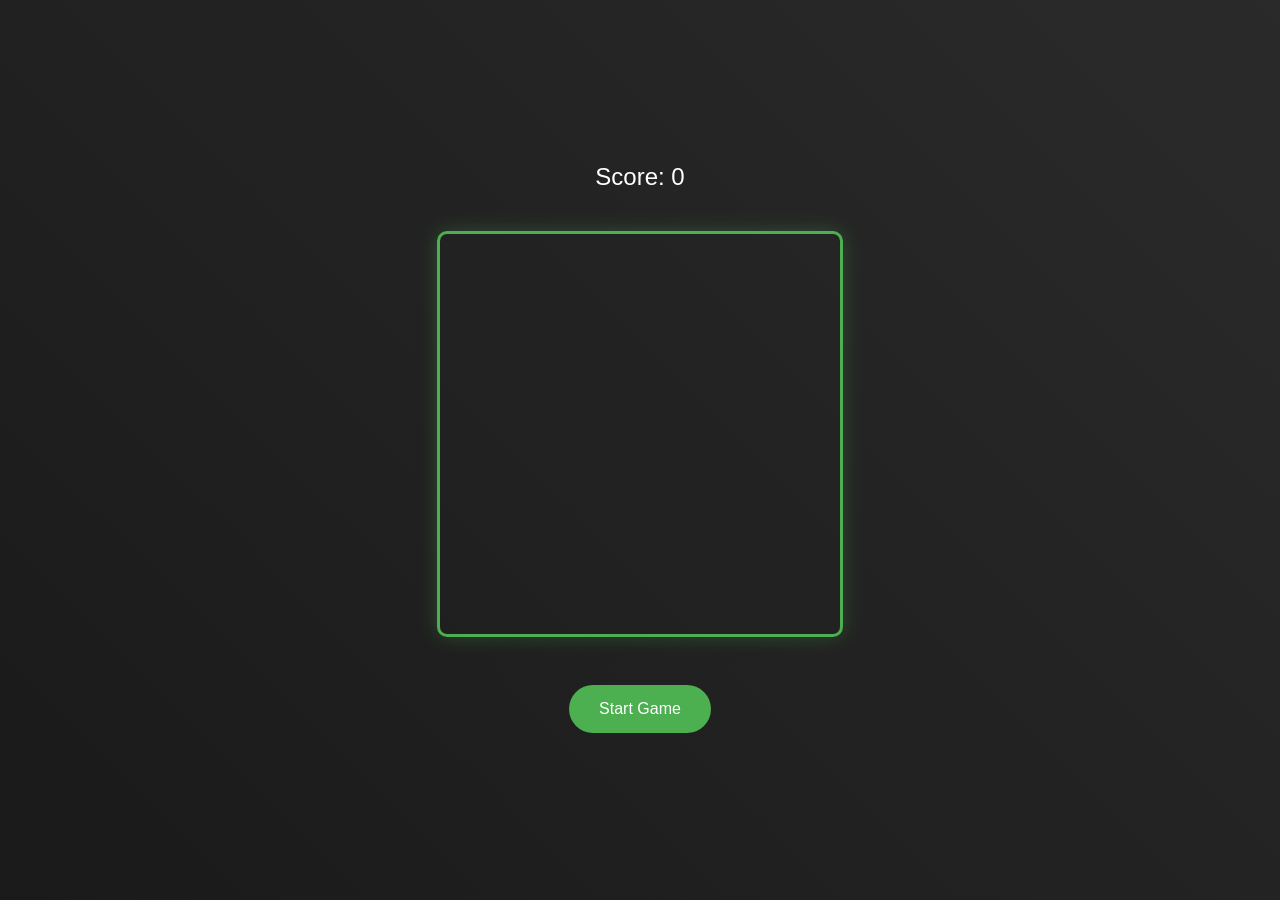
==== index.html @ 54616503 "snake game" ====
<!DOCTYPE html>
<html lang="en">
<head>
    <meta charset="UTF-8">
    <meta name="viewport" content="width=device-width, initial-scale=1.0">
    <title>Snake Game</title>
    <style>
        body {
            display: flex;
            flex-direction: column;
            align-items: center;
            justify-content: center;
            min-height: 100vh;
            margin: 0;
            background: linear-gradient(45deg, #1a1a1a, #2a2a2a);
            font-family: Arial, sans-serif;
            color: white;
        }

        #game-container {
            position: relative;
            margin: 20px;
        }

        canvas {
            border: 3px solid #4CAF50;
            border-radius: 10px;
            box-shadow: 0 0 20px rgba(76, 175, 80, 0.3);
        }

        #score-container {
            text-align: center;
            font-size: 24px;
            margin-bottom: 20px;
        }

        #controls {
            margin-top: 20px;
            text-align: center;
        }

        .btn {
            background-color: #4CAF50;
            border: none;
            color: white;
            padding: 15px 30px;
            text-align: center;
            text-decoration: none;
            display: inline-block;
            font-size: 16px;
            margin: 4px 2px;
            cursor: pointer;
            border-radius: 25px;
            transition: background-color 0.3s;
        }

        .btn:hover {
            background-color: #45a049;
        }

        #game-over {
            display: none;
            position: absolute;
            top: 50%;
            left: 50%;
            transform: translate(-50%, -50%);
            background-color: rgba(0, 0, 0, 0.8);
            padding: 20px;
            border-radius: 10px;
            text-align: center;
        }
    </style>
</head>
<body>
    <div id="score-container">
        Score: <span id="score">0</span>
    </div>
    <div id="game-container">
        <canvas id="gameCanvas" width="400" height="400"></canvas>
        <div id="game-over">
            <h2>Game Over!</h2>
            <p>Final Score: <span id="final-score">0</span></p>
            <button class="btn" onclick="restartGame()">Play Again</button>
        </div>
    </div>
    <div id="controls">
        <button class="btn" onclick="startGame()">Start Game</button>
    </div>

    <script>
        const canvas = document.getElementById('gameCanvas');
        const ctx = canvas.getContext('2d');
        const gridSize = 20;
        const tileCount = canvas.width / gridSize;
        
        let snake = [];
        let food = {};
        let dx = 1;
        let dy = 0;
        let score = 0;
        let gameStarted = false;
        let gameOver = false;

        function startGame() {
            if (!gameStarted) {
                gameStarted = true;
                snake = [{x: 10, y: 10}];
                food = generateFood();
                score = 0;
                document.getElementById('score').textContent = score;
                document.getElementById('game-over').style.display = 'none';
                gameLoop();
            }
        }

        function generateFood() {
            let newFood;
            do {
                newFood = {
                    x: Math.floor(Math.random() * tileCount),
                    y: Math.floor(Math.random() * tileCount)
                };
            } while (snake.some(segment => segment.x === newFood.x && segment.y === newFood.y));
            return newFood;
        }

        function drawGame() {
            // Clear canvas
            ctx.fillStyle = '#1a1a1a';
            ctx.fillRect(0, 0, canvas.width, canvas.height);

            // Draw snake
            snake.forEach((segment, index) => {
                ctx.fillStyle = index === 0 ? '#4CAF50' : '#45a049';
                ctx.fillRect(segment.x * gridSize, segment.y * gridSize, gridSize - 2, gridSize - 2);
            });

            // Draw food
            ctx.fillStyle = '#ff4444';
            ctx.beginPath();
            ctx.arc(food.x * gridSize + gridSize/2, food.y * gridSize + gridSize/2, gridSize/2 - 2, 0, Math.PI * 2);
            ctx.fill();
        }

        function moveSnake() {
            if (!gameStarted || gameOver) return;

            const head = {x: snake[0].x + dx, y: snake[0].y + dy};

            // Wall collision
            if (head.x < 0) head.x = tileCount - 1;
            if (head.x >= tileCount) head.x = 0;
            if (head.y < 0) head.y = tileCount - 1;
            if (head.y >= tileCount) head.y = 0;

            // Self collision
            if (snake.some(segment => segment.x === head.x && segment.y === head.y)) {
                handleGameOver();
                return;
            }

            snake.unshift(head);

            // Food collision
            if (head.x === food.x && head.y === food.y) {
                score += 10;
                document.getElementById('score').textContent = score;
                food = generateFood();
            } else {
                snake.pop();
            }
        }

        function handleGameOver() {
            gameOver = true;
            gameStarted = false;
            document.getElementById('final-score').textContent = score;
            document.getElementById('game-over').style.display = 'block';
        }

        function restartGame() {
            gameOver = false;
            startGame();
        }

        function gameLoop() {
            if (!gameOver) {
                moveSnake();
                drawGame();
                setTimeout(gameLoop, 100);
            }
        }

        document.addEventListener('keydown', (event) => {
            if (!gameStarted) return;
            
            switch(event.key) {
                case 'ArrowUp':
                    if (dy !== 1) { dx = 0; dy = -1; }
                    break;
                case 'ArrowDown':
                    if (dy !== -1) { dx = 0; dy = 1; }
                    break;
                case 'ArrowLeft':
                    if (dx !== 1) { dx = -1; dy = 0; }
                    break;
                case 'ArrowRight':
                    if (dx !== -1) { dx = 1; dy = 0; }
                    break;
            }
        });
    </script>
</body>
</html>
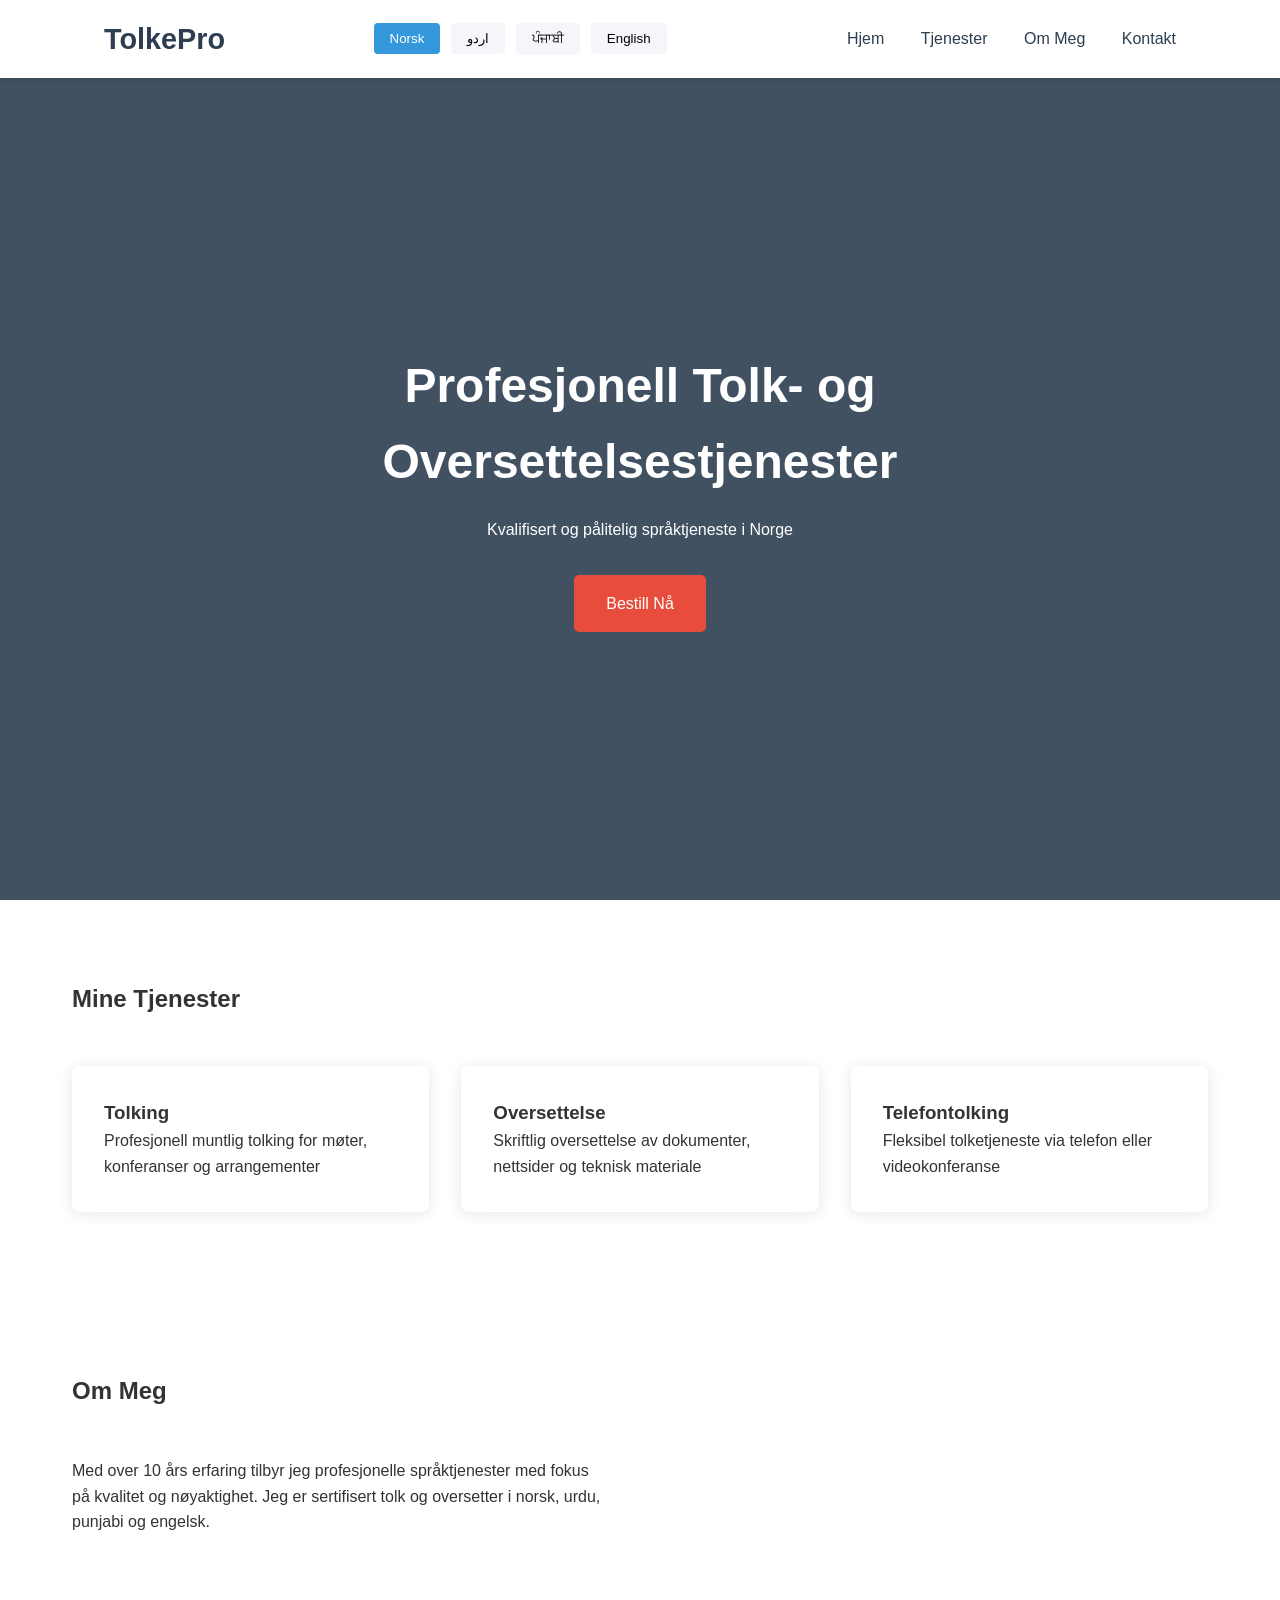
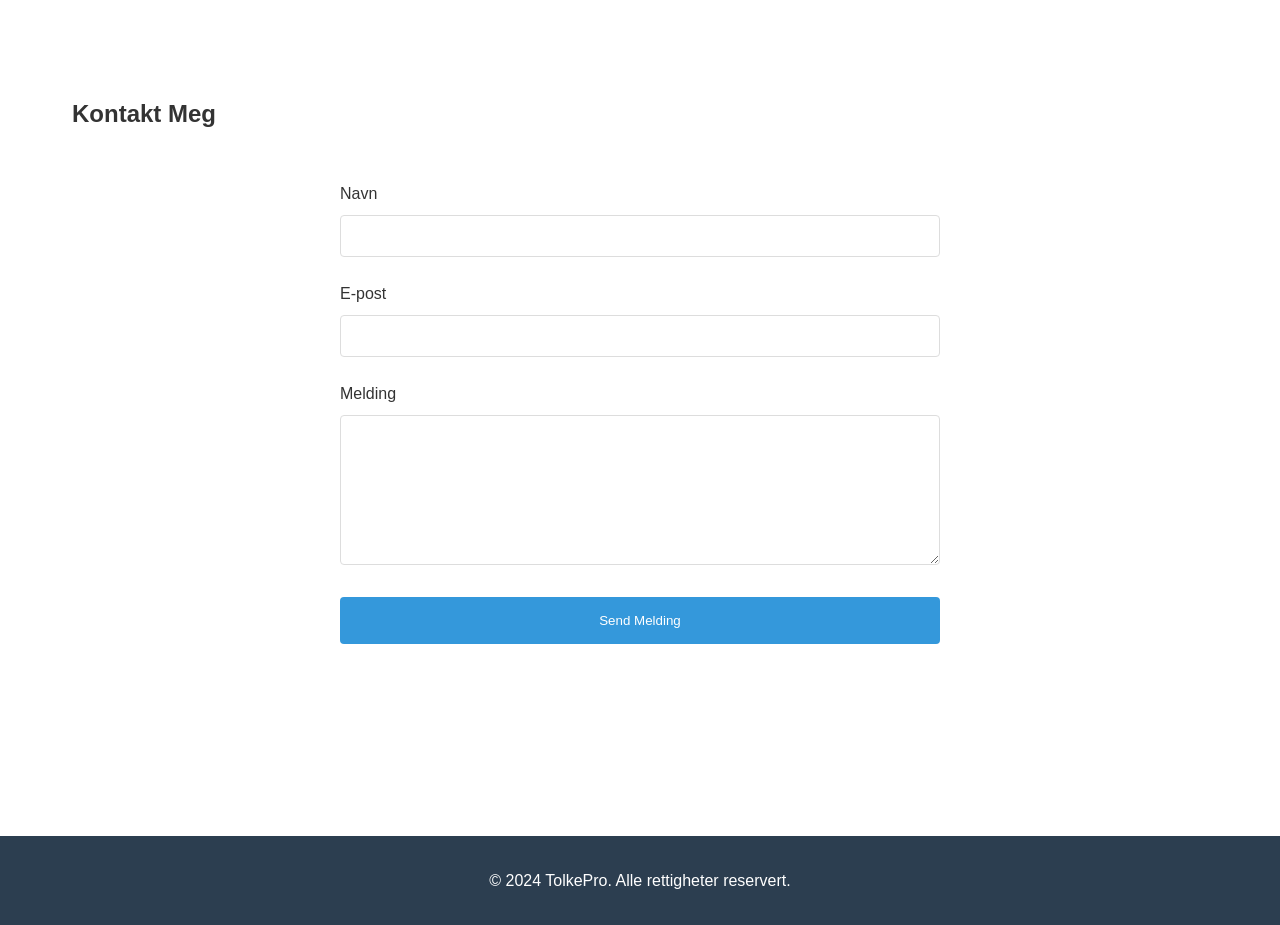
==== commit 3bd70f32: "Webside" ====
--- a/index.html
+++ b/index.html
@@ -1,214 +1,94 @@
 <!DOCTYPE html>
-<html lang="en">
+<html lang="no">
 <head>
     <meta charset="UTF-8">
     <meta name="viewport" content="width=device-width, initial-scale=1.0">
-    <title>Snake Game</title>
-    <style>
-        body {
-            display: flex;
-            flex-direction: column;
-            align-items: center;
-            justify-content: center;
-            min-height: 100vh;
-            margin: 0;
-            background: linear-gradient(45deg, #1a1a1a, #2a2a2a);
-            font-family: Arial, sans-serif;
-            color: white;
-        }
-
-        #game-container {
-            position: relative;
-            margin: 20px;
-        }
-
-        canvas {
-            border: 3px solid #4CAF50;
-            border-radius: 10px;
-            box-shadow: 0 0 20px rgba(76, 175, 80, 0.3);
-        }
-
-        #score-container {
-            text-align: center;
-            font-size: 24px;
-            margin-bottom: 20px;
-        }
-
-        #controls {
-            margin-top: 20px;
-            text-align: center;
-        }
-
-        .btn {
-            background-color: #4CAF50;
-            border: none;
-            color: white;
-            padding: 15px 30px;
-            text-align: center;
-            text-decoration: none;
-            display: inline-block;
-            font-size: 16px;
-            margin: 4px 2px;
-            cursor: pointer;
-            border-radius: 25px;
-            transition: background-color 0.3s;
-        }
-
-        .btn:hover {
-            background-color: #45a049;
-        }
-
-        #game-over {
-            display: none;
-            position: absolute;
-            top: 50%;
-            left: 50%;
-            transform: translate(-50%, -50%);
-            background-color: rgba(0, 0, 0, 0.8);
-            padding: 20px;
-            border-radius: 10px;
-            text-align: center;
-        }
-    </style>
+    <title>Tolketjenester - Profesjonell Tolk og Oversetter</title>
+    <link rel="stylesheet" href="styles.css">
+    <script src="translations.js" defer></script>
+    <script src="main.js" defer></script>
 </head>
 <body>
-    <div id="score-container">
-        Score: <span id="score">0</span>
-    </div>
-    <div id="game-container">
-        <canvas id="gameCanvas" width="400" height="400"></canvas>
-        <div id="game-over">
-            <h2>Game Over!</h2>
-            <p>Final Score: <span id="final-score">0</span></p>
-            <button class="btn" onclick="restartGame()">Play Again</button>
-        </div>
-    </div>
-    <div id="controls">
-        <button class="btn" onclick="startGame()">Start Game</button>
-    </div>
+    <header>
+        <nav>
+            <div class="logo">
+                <h1>TolkePro</h1>
+            </div>
+            <div class="language-selector">
+                <button onclick="changeLanguage('no')" class="active">Norsk</button>
+                <button onclick="changeLanguage('ur')">اردو</button>
+                <button onclick="changeLanguage('pa')">ਪੰਜਾਬੀ</button>
+                <button onclick="changeLanguage('en')">English</button>
+            </div>
+            <div class="nav-links">
+                <a href="#home" data-translate="nav-home">Hjem</a>
+                <a href="#services" data-translate="nav-services">Tjenester</a>
+                <a href="#about" data-translate="nav-about">Om Meg</a>
+                <a href="#contact" data-translate="nav-contact">Kontakt</a>
+            </div>
+        </nav>
+    </header>
 
-    <script>
-        const canvas = document.getElementById('gameCanvas');
-        const ctx = canvas.getContext('2d');
-        const gridSize = 20;
-        const tileCount = canvas.width / gridSize;
-        
-        let snake = [];
-        let food = {};
-        let dx = 1;
-        let dy = 0;
-        let score = 0;
-        let gameStarted = false;
-        let gameOver = false;
+    <main>
+        <section id="home" class="hero">
+            <div class="hero-content">
+                <h1 data-translate="hero-title">Profesjonell Tolk- og Oversettelsestjenester</h1>
+                <p data-translate="hero-subtitle">Kvalifisert og pålitelig språktjeneste i Norge</p>
+                <a href="#contact" class="cta-button" data-translate="hero-cta">Bestill Nå</a>
+            </div>
+        </section>
 
-        function startGame() {
-            if (!gameStarted) {
-                gameStarted = true;
-                snake = [{x: 10, y: 10}];
-                food = generateFood();
-                score = 0;
-                document.getElementById('score').textContent = score;
-                document.getElementById('game-over').style.display = 'none';
-                gameLoop();
-            }
-        }
+        <section id="services" class="services">
+            <h2 data-translate="services-title">Mine Tjenester</h2>
+            <div class="services-grid">
+                <div class="service-card">
+                    <h3 data-translate="service1-title">Tolking</h3>
+                    <p data-translate="service1-desc">Profesjonell muntlig tolking for møter, konferanser og arrangementer</p>
+                </div>
+                <div class="service-card">
+                    <h3 data-translate="service2-title">Oversettelse</h3>
+                    <p data-translate="service2-desc">Skriftlig oversettelse av dokumenter, nettsider og teknisk materiale</p>
+                </div>
+                <div class="service-card">
+                    <h3 data-translate="service3-title">Telefontolking</h3>
+                    <p data-translate="service3-desc">Fleksibel tolketjeneste via telefon eller videokonferanse</p>
+                </div>
+            </div>
+        </section>
 
-        function generateFood() {
-            let newFood;
-            do {
-                newFood = {
-                    x: Math.floor(Math.random() * tileCount),
-                    y: Math.floor(Math.random() * tileCount)
-                };
-            } while (snake.some(segment => segment.x === newFood.x && segment.y === newFood.y));
-            return newFood;
-        }
+        <section id="about" class="about">
+            <h2 data-translate="about-title">Om Meg</h2>
+            <div class="about-content">
+                <div class="about-text">
+                    <p data-translate="about-desc">Med over 10 års erfaring tilbyr jeg profesjonelle språktjenester med fokus på kvalitet og nøyaktighet. Jeg er sertifisert tol og oversetter i norsk, urdu, punjabi og engelsk.</p>
+                </div>
+            </div>
+        </section>
 
-        function drawGame() {
-            // Clear canvas
-            ctx.fillStyle = '#1a1a1a';
-            ctx.fillRect(0, 0, canvas.width, canvas.height);
+        <section id="contact" class="contact">
+            <h2 data-translate="contact-title">Kontakt Meg</h2>
+            <div class="contact-form">
+                <form id="contactForm">
+                    <div class="form-group">
+                        <label for="name" data-translate="contact-name">Navn</label>
+                        <input type="text" id="name" required>
+                    </div>
+                    <div class="form-group">
+                        <label for="email" data-translate="contact-email">E-post</label>
+                        <input type="email" id="email" required>
+                    </div>
+                    <div class="form-group">
+                        <label for="message" data-translate="contact-message">Melding</label>
+                        <textarea id="message" required></textarea>
+                    </div>
+                    <button type="submit" data-translate="contact-submit">Send Melding</button>
+                </form>
+            </div>
+        </section>
+    </main>
 
-            // Draw snake
-            snake.forEach((segment, index) => {
-                ctx.fillStyle = index === 0 ? '#4CAF50' : '#45a049';
-                ctx.fillRect(segment.x * gridSize, segment.y * gridSize, gridSize - 2, gridSize - 2);
-            });
-
-            // Draw food
-            ctx.fillStyle = '#ff4444';
-            ctx.beginPath();
-            ctx.arc(food.x * gridSize + gridSize/2, food.y * gridSize + gridSize/2, gridSize/2 - 2, 0, Math.PI * 2);
-            ctx.fill();
-        }
-
-        function moveSnake() {
-            if (!gameStarted || gameOver) return;
-
-            const head = {x: snake[0].x + dx, y: snake[0].y + dy};
-
-            // Wall collision
-            if (head.x < 0) head.x = tileCount - 1;
-            if (head.x >= tileCount) head.x = 0;
-            if (head.y < 0) head.y = tileCount - 1;
-            if (head.y >= tileCount) head.y = 0;
-
-            // Self collision
-            if (snake.some(segment => segment.x === head.x && segment.y === head.y)) {
-                handleGameOver();
-                return;
-            }
-
-            snake.unshift(head);
-
-            // Food collision
-            if (head.x === food.x && head.y === food.y) {
-                score += 10;
-                document.getElementById('score').textContent = score;
-                food = generateFood();
-            } else {
-                snake.pop();
-            }
-        }
-
-        function handleGameOver() {
-            gameOver = true;
-            gameStarted = false;
-            document.getElementById('final-score').textContent = score;
-            document.getElementById('game-over').style.display = 'block';
-        }
-
-        function restartGame() {
-            gameOver = false;
-            startGame();
-        }
-
-        function gameLoop() {
-            if (!gameOver) {
-                moveSnake();
-                drawGame();
-                setTimeout(gameLoop, 100);
-            }
-        }
-
-        document.addEventListener('keydown', (event) => {
-            if (!gameStarted) return;
-            
-            switch(event.key) {
-                case 'ArrowUp':
-                    if (dy !== 1) { dx = 0; dy = -1; }
-                    break;
-                case 'ArrowDown':
-                    if (dy !== -1) { dx = 0; dy = 1; }
-                    break;
-                case 'ArrowLeft':
-                    if (dx !== 1) { dx = -1; dy = 0; }
-                    break;
-                case 'ArrowRight':
-                    if (dx !== -1) { dx = 1; dy = 0; }
-                    break;
-            }
-        });
-    </script>
+    <footer>
+        <p data-translate="footer-text">&copy; 2024 TolkePro. Alle rettigheter reservert.</p>
+    </footer>
 </body>
 </html>
--- a/styles.css
+++ b/styles.css
@@ -0,0 +1,211 @@
+:root {
+    --primary-color: #2c3e50;
+    --secondary-color: #3498db;
+    --accent-color: #e74c3c;
+    --text-color: #333;
+    --light-bg: #f5f6fa;
+    --white: #ffffff;
+}
+
+* {
+    margin: 0;
+    padding: 0;
+    box-sizing: border-box;
+}
+
+body {
+    font-family: 'Segoe UI', Tahoma, Geneva, Verdana, sans-serif;
+    line-height: 1.6;
+    color: var(--text-color);
+}
+
+header {
+    background-color: var(--white);
+    box-shadow: 0 2px 5px rgba(0,0,0,0.1);
+    position: fixed;
+    width: 100%;
+    top: 0;
+    z-index: 1000;
+}
+
+nav {
+    display: flex;
+    justify-content: space-between;
+    align-items: center;
+    padding: 1rem 5%;
+    max-width: 1200px;
+    margin: 0 auto;
+}
+
+.logo h1 {
+    color: var(--primary-color);
+    font-size: 1.8rem;
+}
+
+.language-selector button {
+    padding: 0.5rem 1rem;
+    margin: 0 0.2rem;
+    border: none;
+    background: var(--light-bg);
+    cursor: pointer;
+    border-radius: 4px;
+    transition: all 0.3s ease;
+}
+
+.language-selector button.active {
+    background: var(--secondary-color);
+    color: var(--white);
+}
+
+.nav-links a {
+    color: var(--primary-color);
+    text-decoration: none;
+    margin-left: 2rem;
+    transition: color 0.3s ease;
+}
+
+.nav-links a:hover {
+    color: var(--secondary-color);
+}
+
+.hero {
+    height: 100vh;
+    background: linear-gradient(rgba(44, 62, 80, 0.9), rgba(44, 62, 80, 0.9)),
+                url('hero-bg.jpg') center/cover;
+    display: flex;
+    align-items: center;
+    justify-content: center;
+    text-align: center;
+    color: var(--white);
+    padding-top: 80px;
+}
+
+.hero-content {
+    max-width: 800px;
+    padding: 0 2rem;
+}
+
+.hero-content h1 {
+    font-size: 3rem;
+    margin-bottom: 1rem;
+}
+
+.cta-button {
+    display: inline-block;
+    padding: 1rem 2rem;
+    background: var(--accent-color);
+    color: var(--white);
+    text-decoration: none;
+    border-radius: 5px;
+    margin-top: 2rem;
+    transition: background 0.3s ease;
+}
+
+.cta-button:hover {
+    background: #c0392b;
+}
+
+.services, .about, .contact {
+    padding: 5rem 2rem;
+    max-width: 1200px;
+    margin: 0 auto;
+}
+
+.services-grid {
+    display: grid;
+    grid-template-columns: repeat(auto-fit, minmax(300px, 1fr));
+    gap: 2rem;
+    margin-top: 3rem;
+}
+
+.service-card {
+    background: var(--white);
+    padding: 2rem;
+    border-radius: 8px;
+    box-shadow: 0 2px 15px rgba(0,0,0,0.1);
+    transition: transform 0.3s ease;
+}
+
+.service-card:hover {
+    transform: translateY(-5px);
+}
+
+.about-content {
+    display: grid;
+    grid-template-columns: 1fr 1fr;
+    gap: 4rem;
+    align-items: center;
+    margin-top: 3rem;
+}
+
+.contact-form {
+    max-width: 600px;
+    margin: 3rem auto;
+}
+
+.form-group {
+    margin-bottom: 1.5rem;
+}
+
+.form-group label {
+    display: block;
+    margin-bottom: 0.5rem;
+}
+
+.form-group input,
+.form-group textarea {
+    width: 100%;
+    padding: 0.8rem;
+    border: 1px solid #ddd;
+    border-radius: 4px;
+}
+
+.form-group textarea {
+    height: 150px;
+}
+
+button[type="submit"] {
+    background: var(--secondary-color);
+    color: var(--white);
+    padding: 1rem 2rem;
+    border: none;
+    border-radius: 4px;
+    cursor: pointer;
+    width: 100%;
+    transition: background 0.3s ease;
+}
+
+button[type="submit"]:hover {
+    background: #2980b9;
+}
+
+footer {
+    background: var(--primary-color);
+    color: var(--white);
+    text-align: center;
+    padding: 2rem;
+    margin-top: 4rem;
+}
+
+@media (max-width: 768px) {
+    nav {
+        flex-direction: column;
+        padding: 1rem;
+    }
+
+    .nav-links {
+        margin-top: 1rem;
+    }
+
+    .nav-links a {
+        margin: 0 1rem;
+    }
+
+    .hero-content h1 {
+        font-size: 2rem;
+    }
+
+    .about-content {
+        grid-template-columns: 1fr;
+    }
+}
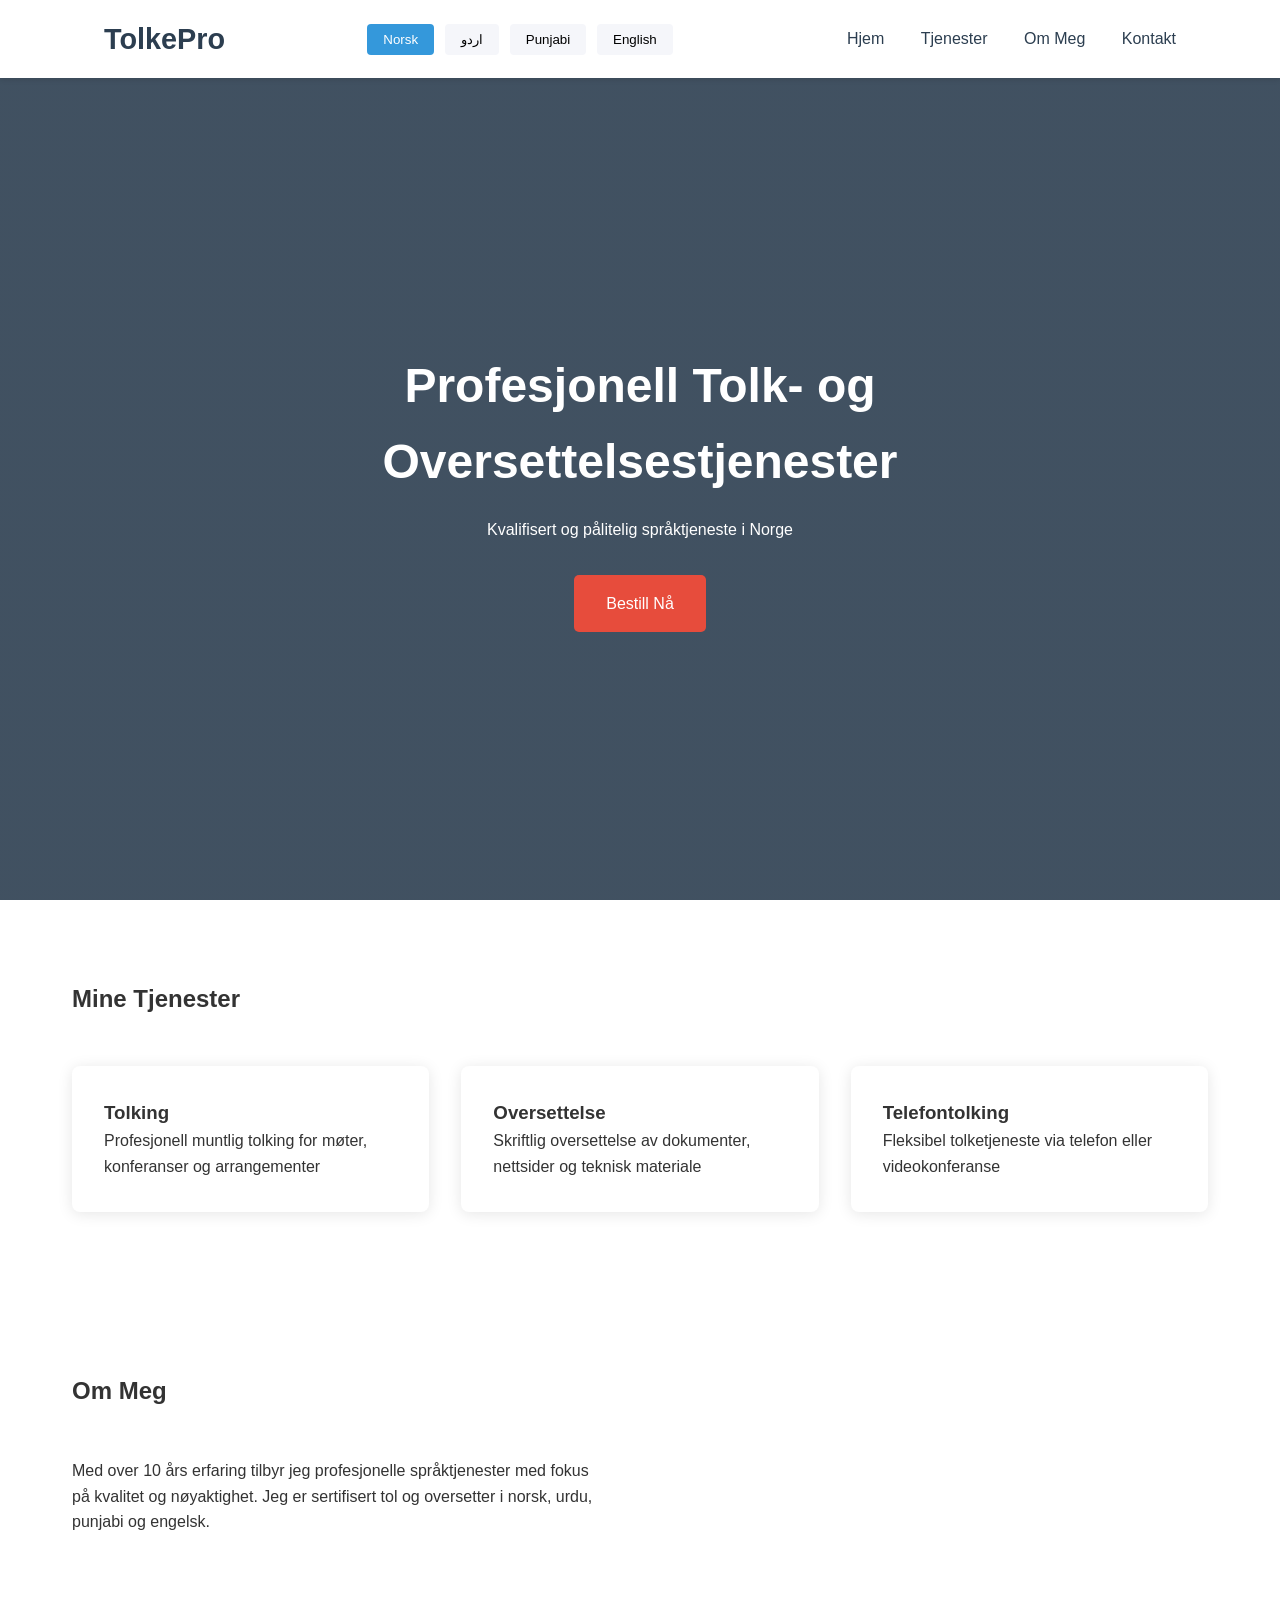
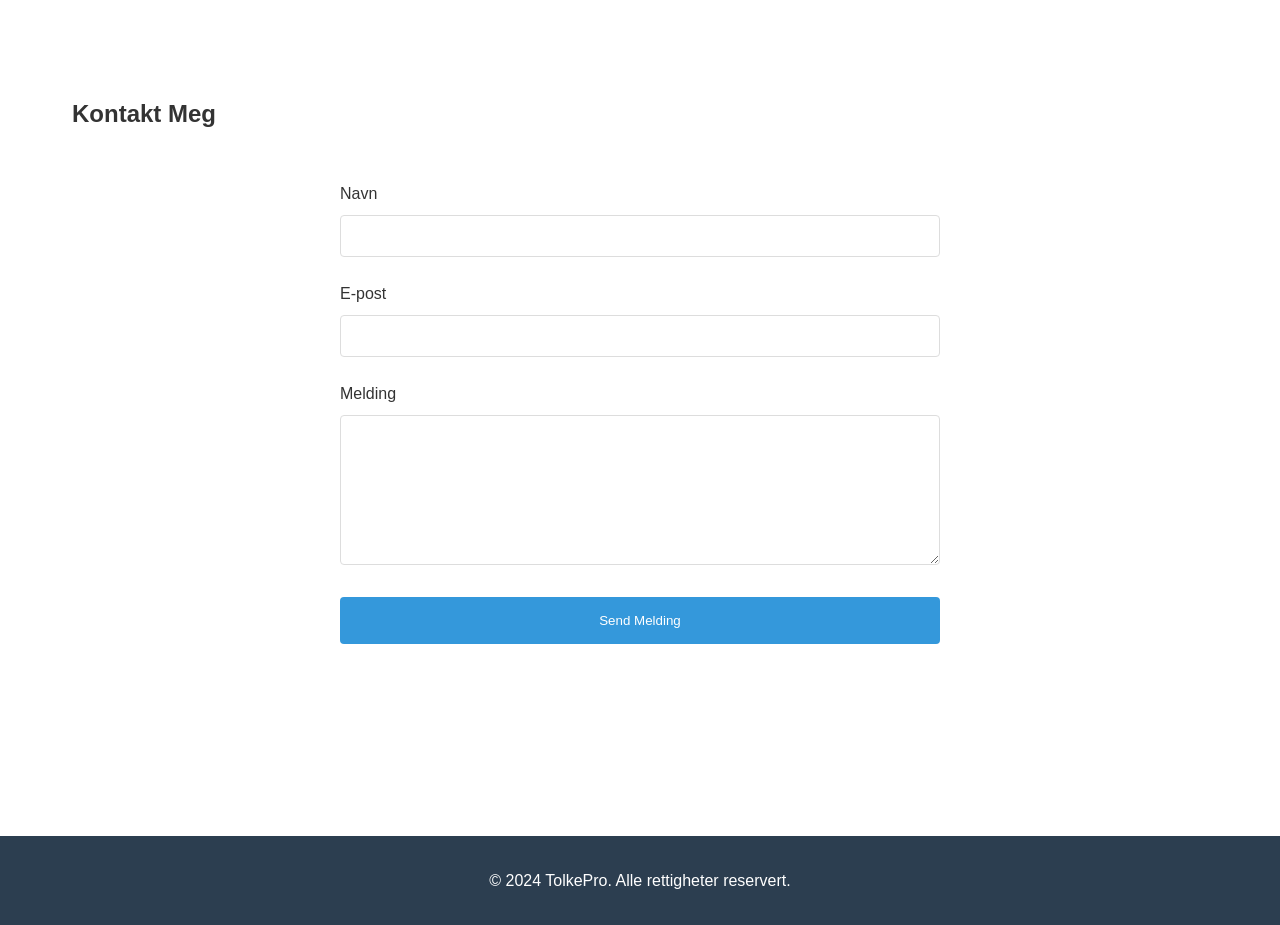
==== commit 913c1636: "punjabi" ====
--- a/index.html
+++ b/index.html
@@ -17,7 +17,7 @@
             <div class="language-selector">
                 <button onclick="changeLanguage('no')" class="active">Norsk</button>
                 <button onclick="changeLanguage('ur')">اردو</button>
-                <button onclick="changeLanguage('pa')">ਪੰਜਾਬੀ</button>
+                <button onclick="changeLanguage('pa')">Punjabi</button>
                 <button onclick="changeLanguage('en')">English</button>
             </div>
             <div class="nav-links">
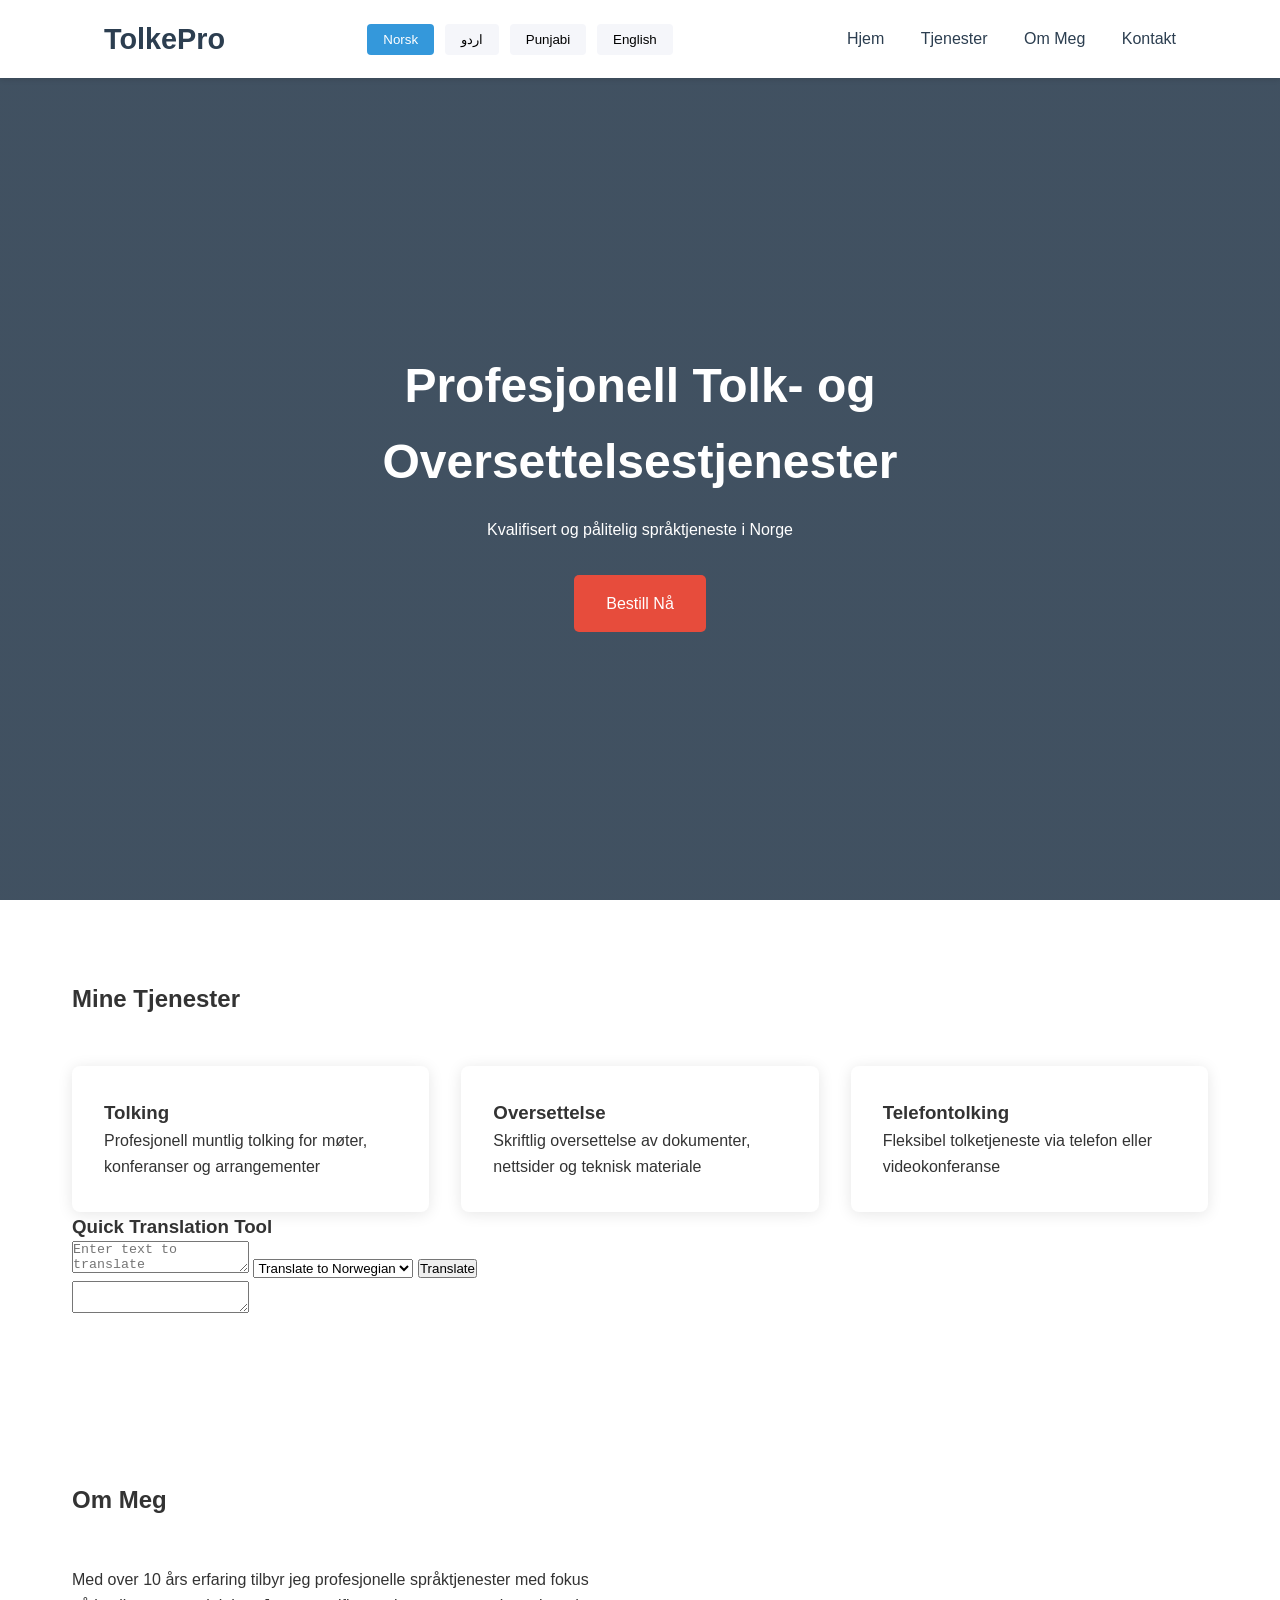
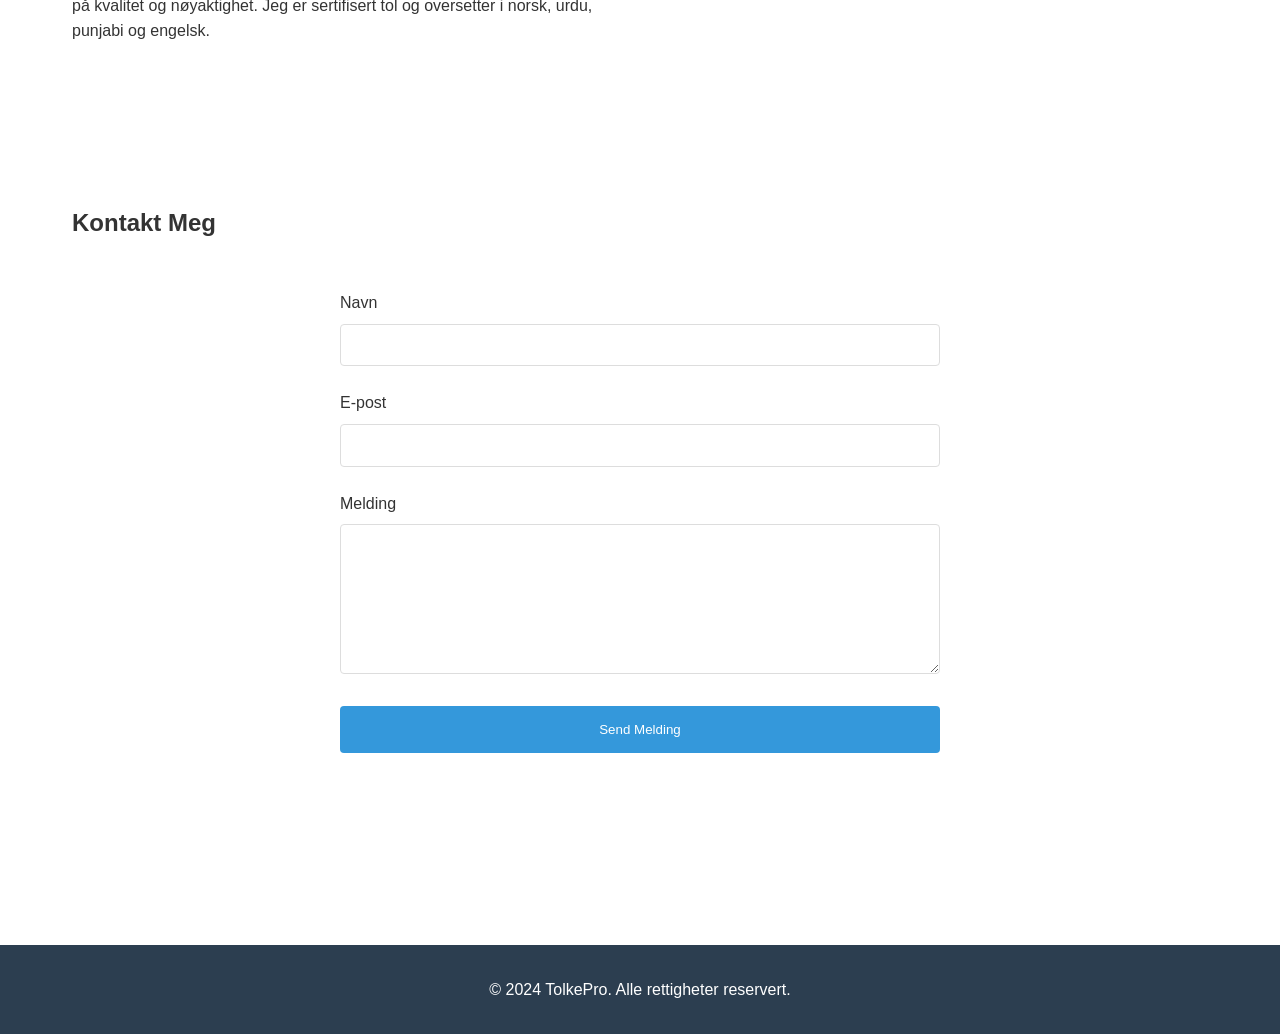
==== commit ba4458ef: "live translation" ====
--- a/index.html
+++ b/index.html
@@ -54,6 +54,23 @@
                     <p data-translate="service3-desc">Fleksibel tolketjeneste via telefon eller videokonferanse</p>
                 </div>
             </div>
+            <!-- Add this after the services-grid div in the services section -->
+            <div class="translation-tool">
+                <h3 data-translate="translator-title">Quick Translation Tool</h3>
+                <div class="translator-container">
+                    <div class="input-group">
+                        <textarea id="sourceText" placeholder="Enter text to translate" data-translate="translator-placeholder"></textarea>
+                        <select id="targetLang">
+                            <option value="no" data-translate="translator-to-norwegian">Translate to Norwegian</option>
+                            <option value="ur" data-translate="translator-to-urdu">Translate to Urdu</option>
+                        </select>
+                        <button onclick="translateText()" data-translate="translator-button">Translate</button>
+                    </div>
+                    <div class="output-group">
+                        <textarea id="translatedText" readonly data-translate="translator-result-placeholder"></textarea>
+                    </div>
+                </div>
+            </div>
         </section>
 
         <section id="about" class="about">
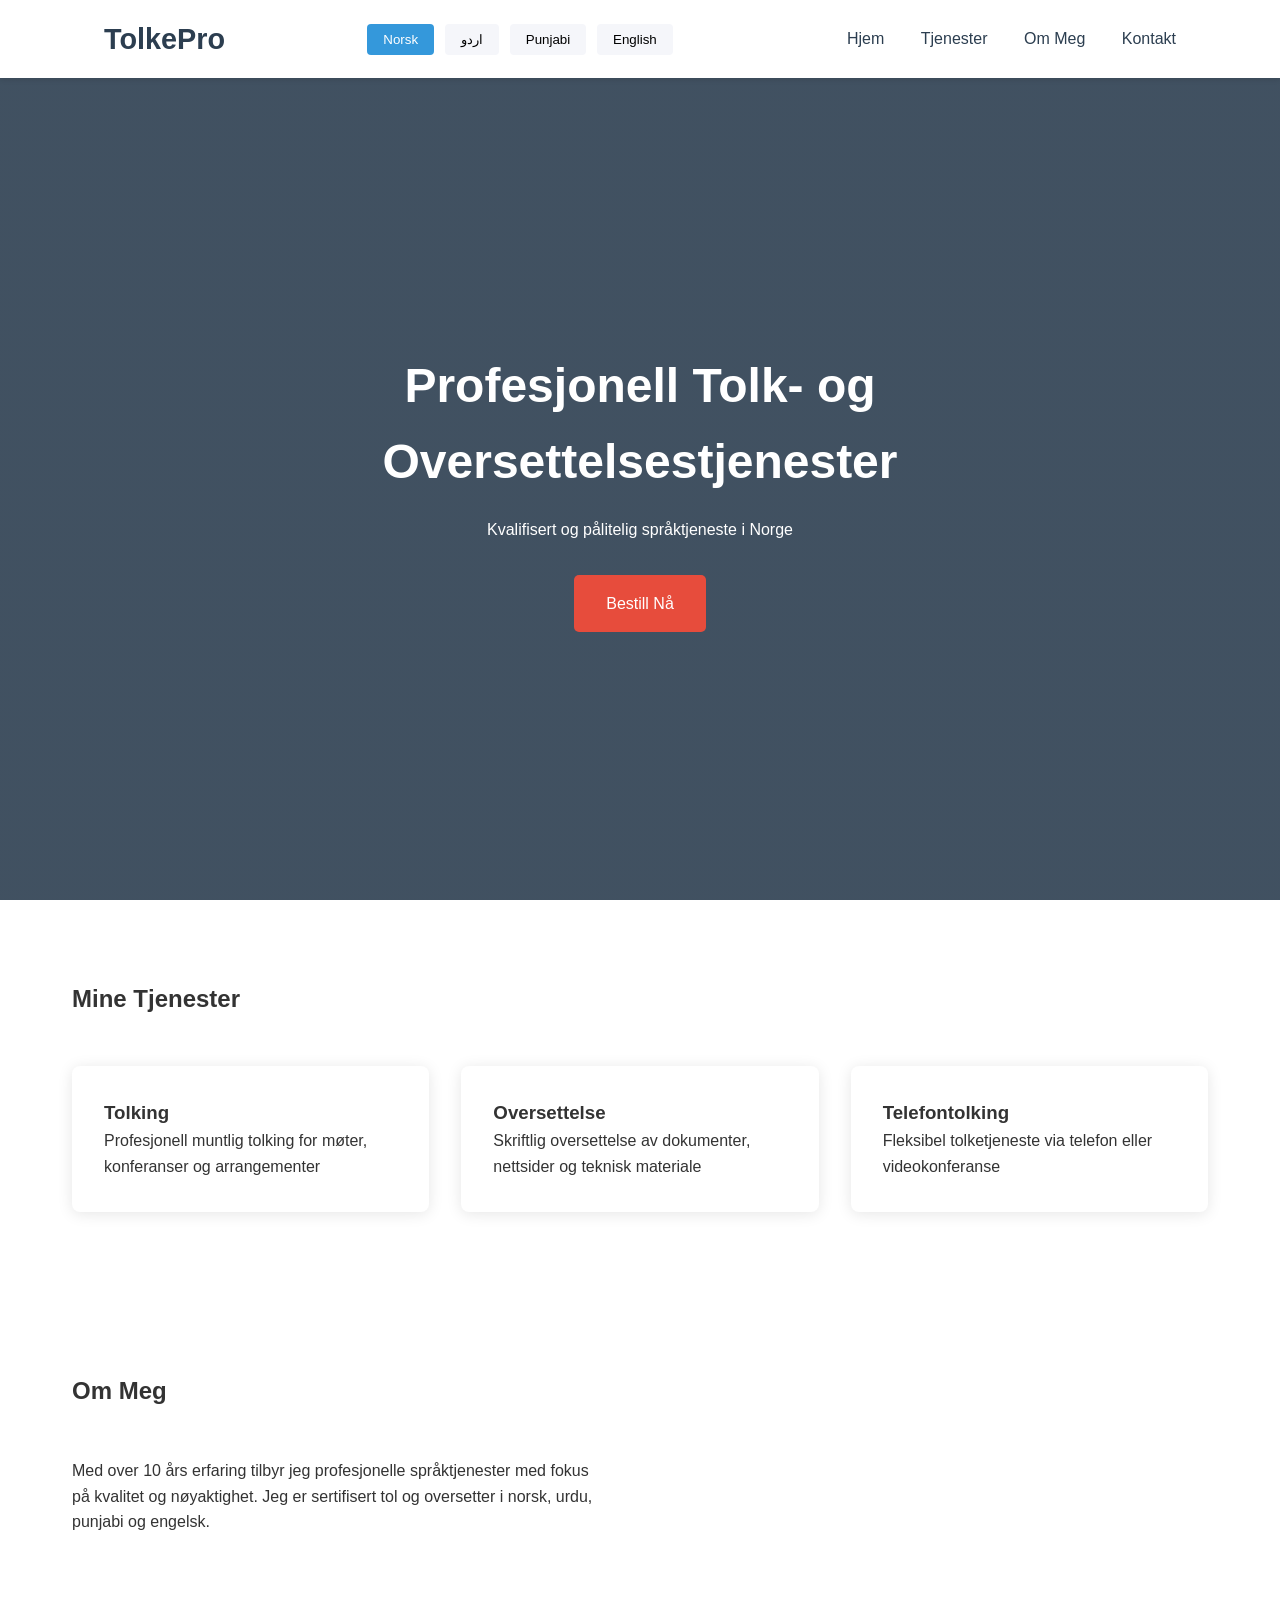
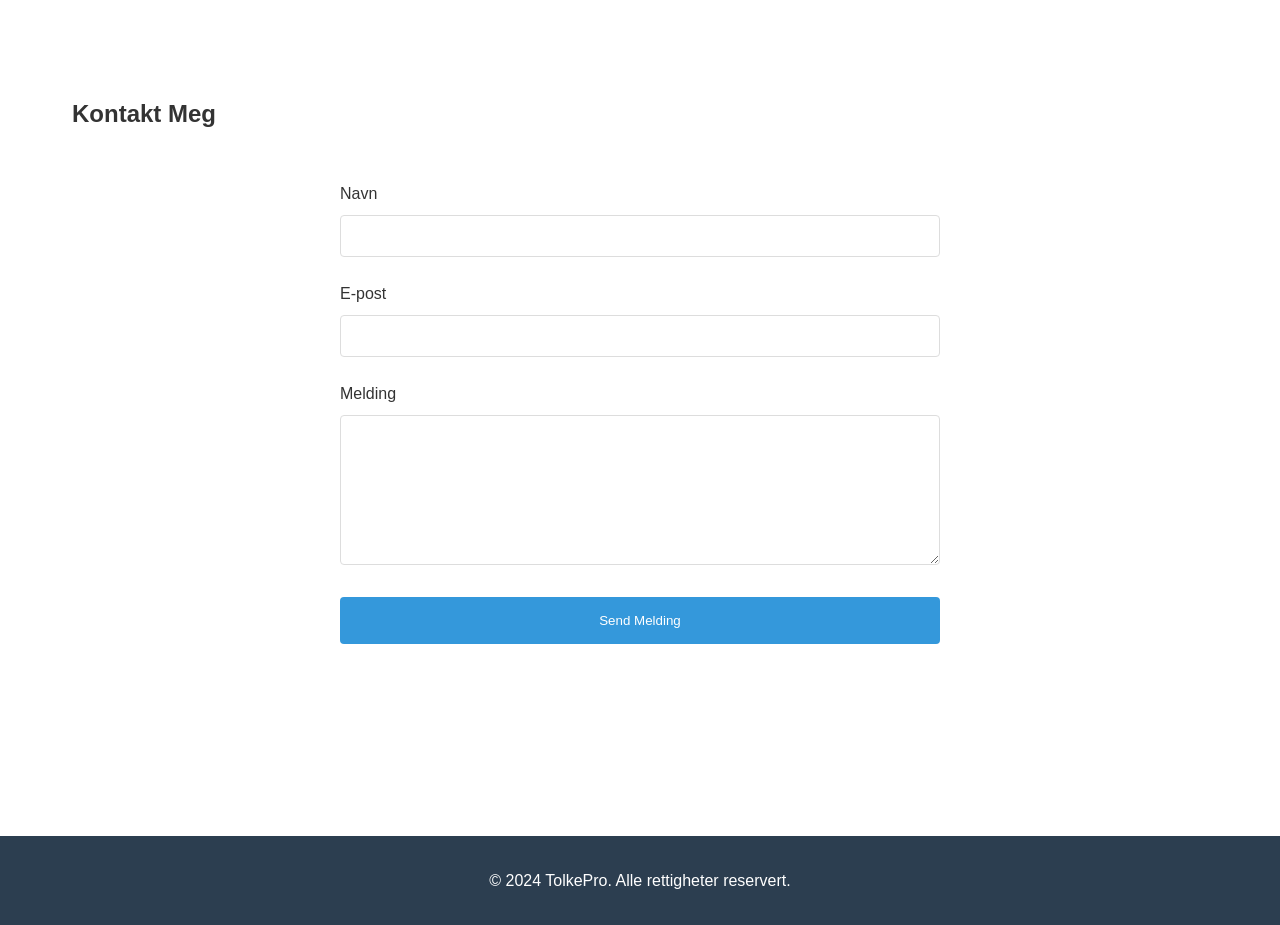
==== commit 2c3c90c2: "live translation removed" ====
--- a/index.html
+++ b/index.html
@@ -54,23 +54,7 @@
                     <p data-translate="service3-desc">Fleksibel tolketjeneste via telefon eller videokonferanse</p>
                 </div>
             </div>
-            <!-- Add this after the services-grid div in the services section -->
-            <div class="translation-tool">
-                <h3 data-translate="translator-title">Quick Translation Tool</h3>
-                <div class="translator-container">
-                    <div class="input-group">
-                        <textarea id="sourceText" placeholder="Enter text to translate" data-translate="translator-placeholder"></textarea>
-                        <select id="targetLang">
-                            <option value="no" data-translate="translator-to-norwegian">Translate to Norwegian</option>
-                            <option value="ur" data-translate="translator-to-urdu">Translate to Urdu</option>
-                        </select>
-                        <button onclick="translateText()" data-translate="translator-button">Translate</button>
-                    </div>
-                    <div class="output-group">
-                        <textarea id="translatedText" readonly data-translate="translator-result-placeholder"></textarea>
-                    </div>
-                </div>
-            </div>
+            <!-- Translation tool section removed -->
         </section>
 
         <section id="about" class="about">
